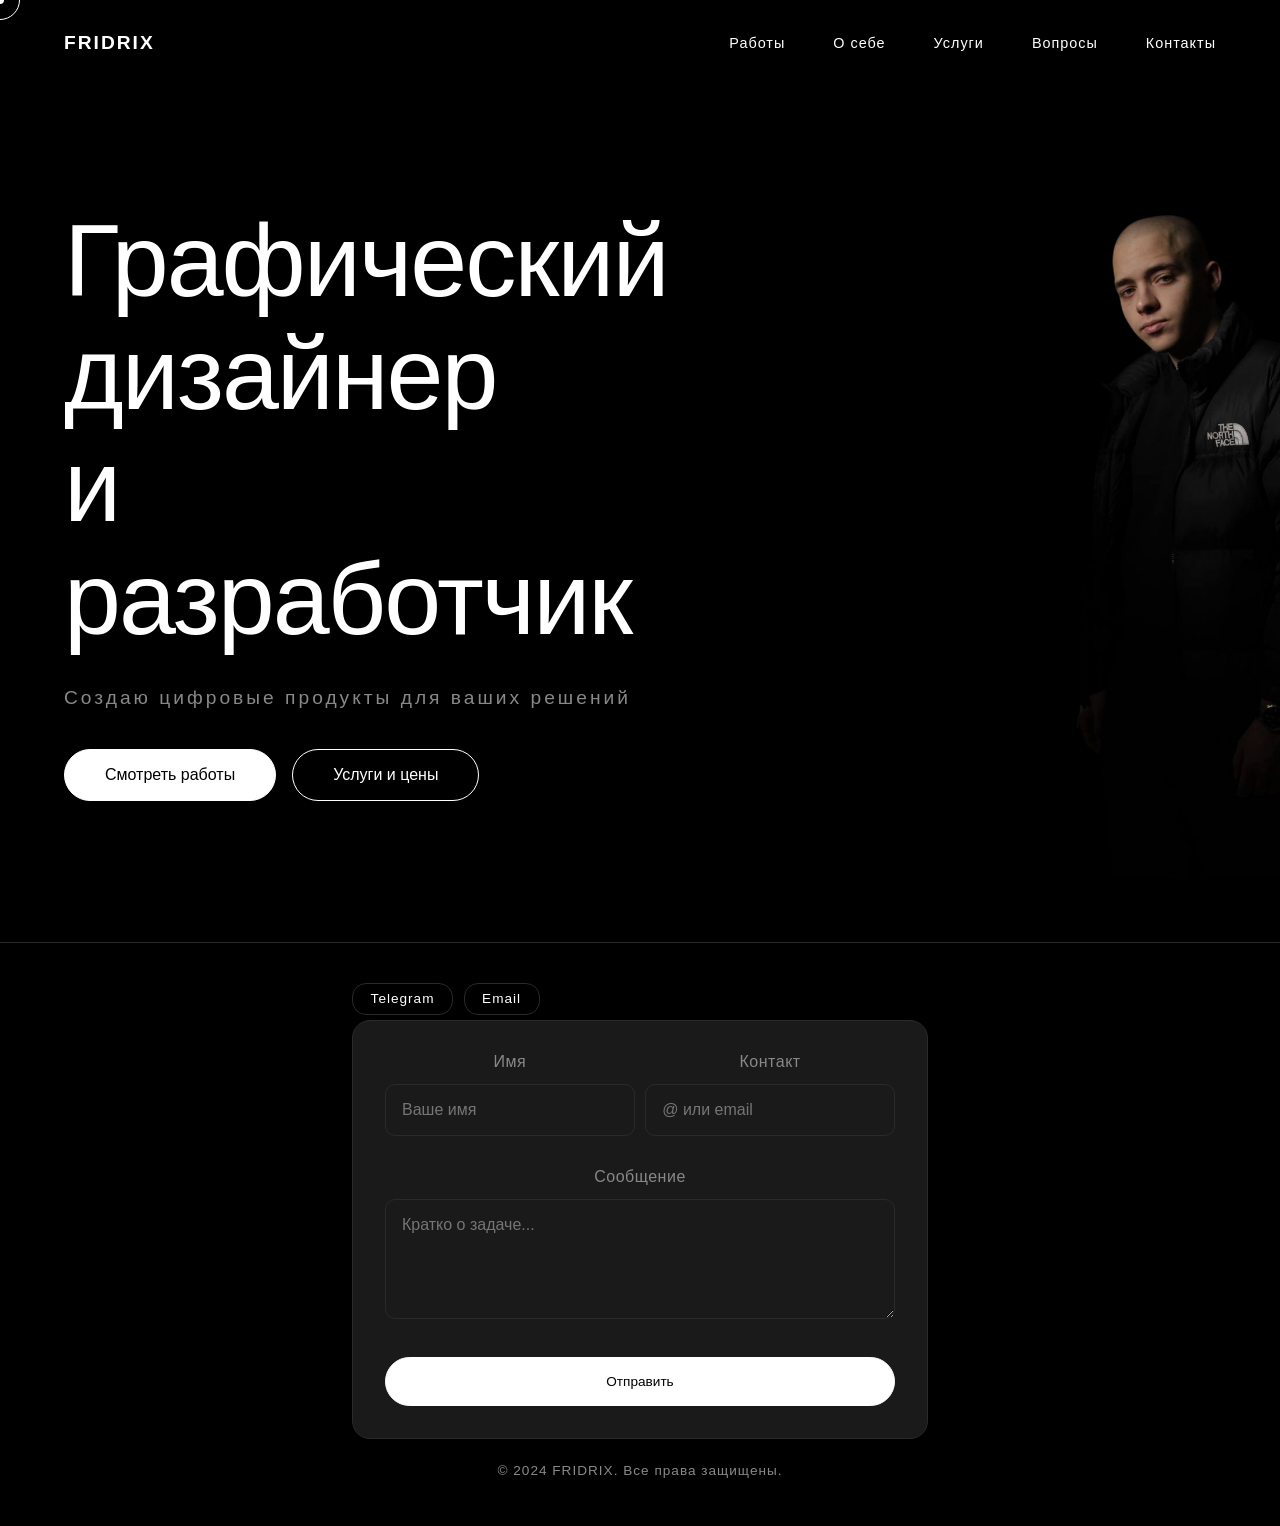
==== index.html @ d4a916c1 "FRIDRIX portfolio — чистое дерево файлов Made-with: Cursor" ====
<!DOCTYPE html>
<html lang="ru">

<head>
    <meta charset="UTF-8">
    <meta name="viewport" content="width=device-width, initial-scale=1.0">
    <title>FRIDRIX — Современное портфолио</title>
    <link rel="stylesheet" href="styles.css">
</head>

<body>
    <!-- Custom Cursor -->
    <div class="cursor"></div>
    <div class="cursor-follower"></div>

    <!-- Navigation -->
    <nav class="nav">
        <div class="nav-container">
            <a href="index.html" class="logo">FRIDRIX</a>
            <div class="nav-links">
                <a href="portfolio.html" class="nav-link">Работы</a>
                <a href="about.html" class="nav-link">О себе</a>
                <a href="services.html" class="nav-link">Услуги</a>
                <a href="faq.html" class="nav-link" title="Часто задаваемые вопросы">Вопросы</a>
                <a href="contact.html" class="nav-link">Контакты</a>
            </div>
        </div>
    </nav>

    <!-- Mobile Bottom Navigation -->
    <nav class="mobile-nav">
        <a href="portfolio.html" class="mobile-nav-item">
            <img src="img/Portfolio.png" alt="Работы" class="mobile-nav-icon">
            <span class="mobile-nav-label">Работы</span>
        </a>
        <a href="about.html" class="mobile-nav-item">
            <img src="img/Aboutme.png" alt="О себе" class="mobile-nav-icon">
            <span class="mobile-nav-label">О себе</span>
        </a>
        <a href="services.html" class="mobile-nav-item">
            <img src="img/Price.png" alt="Услуги" class="mobile-nav-icon">
            <span class="mobile-nav-label">Услуги</span>
        </a>
        <a href="faq.html" class="mobile-nav-item">
            <span class="mobile-nav-icon mobile-nav-icon-fallback" aria-hidden="true">?</span>
            <span class="mobile-nav-label">Вопросы</span>
        </a>
        <a href="contact.html" class="mobile-nav-item">
            <img src="img/Contact.png" alt="Контакты" class="mobile-nav-icon">
            <span class="mobile-nav-label">Контакты</span>
        </a>
    </nav>

    <!-- Hero Section -->
    <section class="hero">
        <div class="hero-content">
            <div class="hero-main">
                <div class="hero-text">
                    <h1 class="hero-title">
                        <span class="line">Графический</span>
                        <span class="line">дизайнер</span>
                        <span class="line">и разработчик</span>
                    </h1>
                    <p class="hero-subtitle">Создаю цифровые продукты для ваших решений</p>
                    <div class="hero-buttons">
                        <a href="portfolio.html" class="btn-primary">Смотреть работы</a>
                        <a href="services.html" class="btn-secondary">Услуги и цены</a>
                    </div>
                </div>
                <div class="hero-mascot">
                    <div class="mascot-text">FRIDRIX</div>
                    <img src="img/mascot.png" alt="Mascot" class="mascot-image">
                </div>
            </div>
        </div>
    </section>

    <!-- Footer -->
    <footer class="footer" id="contacts">
        <div class="footer-container">
            <div class="footer-form-block">
                <div class="footer-quick-links">
                    <a href="https://t.me/fridrix_order" class="footer-contact-link" target="_blank"
                        rel="noopener noreferrer">Telegram</a>
                    <a href="mailto:hello@fridrix.design" class="footer-contact-link">Email</a>
                </div>
                <form id="contactForm" class="contact-form contact-form--footer">
                    <div class="footer-form-row">
                        <div class="form-group form-group--footer">
                            <label for="name">Имя</label>
                            <input type="text" id="name" name="name" class="form-input form-input--footer" required
                                placeholder="Ваше имя">
                        </div>
                        <div class="form-group form-group--footer">
                            <label for="contact">Контакт</label>
                            <input type="text" id="contact" name="contact" class="form-input form-input--footer" required
                                placeholder="@ или email">
                        </div>
                    </div>
                    <div class="form-group form-group--footer">
                        <label for="message">Сообщение</label>
                        <textarea id="message" name="message" class="form-input form-input--footer" rows="3" required
                            placeholder="Кратко о задаче..."></textarea>
                    </div>
                    <button type="submit" class="btn-primary btn-footer-submit">Отправить</button>
                </form>
            </div>
            <p class="footer-copy">&copy; 2024 FRIDRIX. Все права защищены.</p>
        </div>
    </footer>

    <script src="script.js"></script>
</body>

</html>
---- styles.css ----
/* Reset & Base Styles */
* {
    margin: 0;
    padding: 0;
    box-sizing: border-box;
}

:root {
    --black: #000000;
    --white: #ffffff;
    --gray: #1a1a1a;
    --light-gray: #2a2a2a;
    --text-gray: #888888;
    --radius-sm: 10px;
    --radius-md: 14px;
    --radius-lg: 18px;
}

html {
    scroll-behavior: smooth;
    cursor: none;
}

body {
    font-family: -apple-system, BlinkMacSystemFont, 'Segoe UI', 'Roboto', 'Oxygen', 'Ubuntu', 'Cantarell', sans-serif;
    background-color: var(--black);
    color: var(--white);
    overflow-x: hidden;
    cursor: none;
}

/* Remove default underline from project links on desktop cards */
.project-card-link {
    text-decoration: none;
    color: inherit;
    display: block;
}

.project-card-link:hover,
.project-card-link:focus,
.project-card-link:active {
    text-decoration: none;
    color: inherit;
}

.project-card-link * {
    text-decoration: none;
}

/* Custom Cursor */
.cursor {
    width: 8px;
    height: 8px;
    background-color: var(--white);
    border-radius: 50%;
    position: fixed;
    top: 0;
    left: 0;
    pointer-events: none;
    z-index: 9999;
    transform: translate(-50%, -50%);
    transition: transform 0.1s ease;
    mix-blend-mode: difference;
}

.cursor-follower {
    width: 40px;
    height: 40px;
    border: 1px solid var(--white);
    border-radius: 50%;
    position: fixed;
    top: 0;
    left: 0;
    pointer-events: none;
    z-index: 9998;
    transform: translate(-50%, -50%);
    transition: all 0.3s ease;
    mix-blend-mode: difference;
}

body:hover .cursor-follower {
    transform: translate(-50%, -50%) scale(1.2);
}

/* Navigation */
.nav {
    position: fixed;
    top: 0;
    width: 100%;
    padding: 2rem 4rem;
    z-index: 1000;
    background-color: rgba(0, 0, 0, 0.8);
    backdrop-filter: blur(10px);
    animation: fadeInDown 0.8s ease;
}

.nav-container {
    max-width: 1600px;
    margin: 0 auto;
    display: flex;
    justify-content: space-between;
    align-items: center;
}

.logo {
    font-size: 1.2rem;
    font-weight: 600;
    letter-spacing: 2px;
    color: var(--white);
    text-decoration: none;
    transition: opacity 0.3s ease;
}

.logo:hover {
    opacity: 0.7;
}

.nav-links {
    display: flex;
    gap: 3rem;
}

.nav-link {
    color: var(--white);
    text-decoration: none;
    font-size: 0.9rem;
    letter-spacing: 1px;
    position: relative;
    transition: opacity 0.3s ease;
}

.nav-link::after {
    content: '';
    position: absolute;
    bottom: -5px;
    left: 0;
    width: 0;
    height: 1px;
    background-color: var(--white);
    transition: width 0.3s ease;
}

.nav-link:hover::after {
    width: 100%;
}

.nav-link:hover {
    opacity: 0.8;
}

/* Hero Section */
.hero {
    min-height: 100vh;
    display: flex;
    flex-direction: column;
    justify-content: center;
    align-items: flex-start;
    padding: 8rem 4rem 4rem;
    position: relative;
    overflow: hidden;
}

.hero-content {
    text-align: left;
    max-width: 1600px;
    margin: 0;
    width: 100%;
}

.hero-main {
    display: flex;
    align-items: center;
    gap: 4rem;
    width: 100%;
}

.hero-text {
    flex: 1;
}

.hero-mascot {
    flex-shrink: 0;
    opacity: 0;
    animation: fadeIn 1s ease 0.8s forwards;
    position: relative;
    display: flex;
    align-items: center;
    gap: 2rem;
}

.mascot-text {
    font-size: 2rem;
    font-weight: 300;
    letter-spacing: 4px;
    color: var(--white);
    opacity: 0;
    transform: translateX(-20px);
    transition: all 0.5s ease;
    white-space: nowrap;
}

.hero-mascot:hover .mascot-text {
    opacity: 1;
    transform: translateX(0);
}

.mascot-image {
    width: 500px;
    height: auto;
    display: block;
    transition: transform 0.3s ease;
}

.hero-mascot:hover .mascot-image {
    transform: scale(1.05);
}

.hero-title {
    font-size: clamp(3rem, 8vw, 8rem);
    font-weight: 300;
    line-height: 1.1;
    margin-bottom: 2rem;
    letter-spacing: -2px;
}

.hero-title .line {
    display: block;
    opacity: 0;
    animation: fadeInUp 0.8s ease forwards;
}

.hero-title .line:nth-child(1) {
    animation-delay: 0.2s;
}

.hero-title .line:nth-child(2) {
    animation-delay: 0.4s;
}

.hero-title .line:nth-child(3) {
    animation-delay: 0.6s;
}

.hero-subtitle {
    font-size: 1.2rem;
    color: var(--text-gray);
    letter-spacing: 3px;
    opacity: 0;
    animation: fadeIn 1s ease 0.8s forwards;
}

.scroll-indicator {
    position: absolute;
    bottom: 3rem;
    left: 50%;
    transform: translateX(-50%);
    animation: bounce 2s infinite;
}

.scroll-dot {
    width: 6px;
    height: 6px;
    background-color: var(--white);
    border-radius: 50%;
}

/* Filters */
.filters {
    padding: 4rem 4rem 2rem;
    max-width: 1600px;
    margin: 0 auto;
}

.filter-container {
    display: flex;
    gap: 2rem;
    justify-content: center;
    flex-wrap: wrap;
}

.filter-btn {
    background: none;
    border: 1px solid var(--white);
    color: var(--white);
    padding: 0.8rem 2rem;
    font-size: 0.9rem;
    letter-spacing: 1px;
    cursor: none;
    transition: all 0.3s ease;
    position: relative;
    overflow: hidden;
    border-radius: 999px;
}

.filter-btn::before {
    content: '';
    position: absolute;
    top: 0;
    left: -100%;
    width: 100%;
    height: 100%;
    background-color: var(--white);
    transition: left 0.3s ease;
    z-index: -1;
    border-radius: 999px;
}

.filter-btn:hover::before,
.filter-btn.active::before {
    left: 0;
}

.filter-btn:hover,
.filter-btn.active {
    color: var(--black);
}

/* Projects Grid */
.projects {
    padding: 2rem 4rem 6rem;
    max-width: 1600px;
    margin: 0 auto;
}

.projects-container {
    display: grid;
    grid-template-columns: repeat(auto-fit, minmax(400px, 1fr));
    gap: 2rem;
}

.project-card {
    aspect-ratio: 16/9;
    position: relative;
    overflow: hidden;
    background: var(--gray);
    border: 1px solid var(--light-gray);
    opacity: 0;
    animation: fadeInUp 0.6s ease forwards;
    cursor: none;
}

/* Desktop cards: always-visible info like mobile cards */
.desktop-projects .project-card {
    aspect-ratio: auto;
    display: flex;
    flex-direction: column;
    background: transparent;
    border: none;
}

.motion-projects .project-card {
    aspect-ratio: auto;
    display: flex;
    flex-direction: column;
    background: transparent;
    border: none;
}

.motion-projects .project-video-container {
    aspect-ratio: 16/9;
    border: 1px solid var(--light-gray);
    background: #000;
    border-radius: var(--radius-lg);
    overflow: hidden;
}

.project-card:nth-child(1) { animation-delay: 0.1s; }
.project-card:nth-child(2) { animation-delay: 0.2s; }
.project-card:nth-child(3) { animation-delay: 0.3s; }
.project-card:nth-child(4) { animation-delay: 0.4s; }
.project-card:nth-child(5) { animation-delay: 0.5s; }
.project-card:nth-child(6) { animation-delay: 0.6s; }

.project-image {
    width: 100%;
    height: 100%;
    position: relative;
    background: linear-gradient(135deg, var(--gray) 0%, var(--light-gray) 100%);
    background-size: contain;
    background-position: center;
    background-repeat: no-repeat;
    transition: transform 0.5s ease;
}

.desktop-projects .project-image {
    height: auto;
    aspect-ratio: 16/9;
    border-radius: var(--radius-lg);
    overflow: hidden;
}

.project-card:hover .project-image {
    transform: scale(1.05);
}

.project-overlay {
    position: absolute;
    bottom: 0;
    left: 0;
    right: 0;
    padding: 2rem;
    background: linear-gradient(to top, rgba(0, 0, 0, 0.95), transparent);
    transform: translateY(20px);
    opacity: 0;
    transition: all 0.4s ease;
}

/* Desktop project info block: match app-card style */
.project-card-info {
    padding: 1.25rem 0;
    display: flex;
    flex-direction: column;
    gap: 0.8rem;
}

.project-card-info .project-category {
    margin-bottom: 0;
}

.project-card-info .project-title {
    margin-bottom: 0;
    font-size: 1.8rem;
}

.project-card-info .project-description {
    margin-bottom: 0;
}

.project-card-info .project-link {
    margin-top: 0.5rem;
    width: fit-content;
}

.project-card-info .project-price-badge {
    margin-top: 0.35rem;
    padding: 0;
    border: none;
    border-radius: 0;
    background: transparent;
    color: var(--text-gray);
    font-size: 0.95rem;
    letter-spacing: 1px;
}

/* App price: match minimal text style */
.app-price {
    padding: 0;
    border: none;
    border-radius: 0;
    background: transparent;
    color: var(--text-gray);
    font-size: 0.9rem;
    letter-spacing: 1px;
}

.project-price-badge {
    margin-top: 1rem;
    display: inline-flex;
    align-self: flex-start;
    padding: 0.45rem 0.9rem;
    border-radius: 999px;
    border: 1px solid rgba(255, 255, 255, 0.25);
    background: rgba(0, 0, 0, 0.45);
    color: rgba(255, 255, 255, 0.9);
    font-size: 0.85rem;
    letter-spacing: 0.5px;
}

.app-price {
    margin-top: 0.4rem;
    display: inline-flex;
    padding: 0.35rem 0.7rem;
    border-radius: 999px;
    border: 1px solid rgba(255, 255, 255, 0.25);
    background: rgba(0, 0, 0, 0.35);
    color: rgba(255, 255, 255, 0.9);
    font-size: 0.85rem;
    letter-spacing: 0.5px;
    width: fit-content;
}

.project-card:hover .project-overlay {
    transform: translateY(0);
    opacity: 1;
}

.project-category {
    display: inline-block;
    font-size: 0.75rem;
    letter-spacing: 2px;
    color: var(--text-gray);
    margin-bottom: 1rem;
    text-transform: uppercase;
}

.project-title {
    font-size: 1.5rem;
    font-weight: 400;
    margin-bottom: 0.8rem;
    letter-spacing: -0.5px;
}

.project-description {
    font-size: 0.9rem;
    color: var(--text-gray);
    line-height: 1.6;
    margin-bottom: 1.5rem;
}

.project-link {
    color: var(--white);
    text-decoration: none;
    font-size: 0.9rem;
    letter-spacing: 1px;
    display: inline-flex;
    align-items: center;
    gap: 0.5rem;
    transition: gap 0.3s ease;
}

.project-link:hover {
    gap: 1rem;
}

/* About Section */
.about {
    padding: 6rem 4rem;
    max-width: 1600px;
    margin: 0 auto;
}

.about-container {
    max-width: 1600px;
    margin: 0 auto;
}

.about-content {
    text-align: left;
}

.section-title {
    font-size: clamp(2rem, 5vw, 4rem);
    font-weight: 300;
    margin-bottom: 3rem;
    letter-spacing: -1px;
    opacity: 0;
    animation: fadeInUp 0.8s ease forwards;
    text-align: left;
}

.about-body .about-text {
    margin-bottom: 1.35rem;
}

.about-body .about-text:last-child {
    margin-bottom: 3rem;
}

.about-text {
    font-size: 1.1rem;
    line-height: 1.8;
    color: var(--text-gray);
    margin-bottom: 3rem;
    opacity: 0;
    animation: fadeInUp 0.8s ease 0.2s forwards;
}

.faq-page .faq-list {
    margin-top: 0;
}

.faq-list {
    display: flex;
    flex-direction: column;
    gap: 2rem;
    max-width: 720px;
}

.faq-item h3 {
    font-size: 1.05rem;
    font-weight: 400;
    color: var(--white);
    margin-bottom: 0.65rem;
    letter-spacing: 0.3px;
}

.faq-item p {
    font-size: 1rem;
    line-height: 1.75;
    color: var(--text-gray);
    margin: 0;
}

.skills {
    display: flex;
    flex-wrap: wrap;
    gap: 1rem;
    opacity: 0;
    animation: fadeInUp 0.8s ease 0.4s forwards;
}

.skill-item {
    padding: 0.8rem 1.5rem;
    border: 1px solid var(--white);
    border-radius: var(--radius-md);
    font-size: 0.9rem;
    letter-spacing: 1px;
    transition: all 0.3s ease;
    cursor: none;
}

.skill-item:hover {
    background-color: var(--white);
    color: var(--black);
}

.ai-section-title {
    font-size: 1.5rem;
    font-weight: 300;
    margin-top: 4rem;
    margin-bottom: 2rem;
    letter-spacing: -0.5px;
    opacity: 0;
    animation: fadeInUp 0.8s ease 0.6s forwards;
}

.ai-skills {
    opacity: 0;
    animation: fadeInUp 0.8s ease 0.8s forwards;
}

/* Contact Section */
.contact {
    padding: 6rem 4rem;
    max-width: 1600px;
    margin: 0 auto;
    text-align: left;
}

.contact-container {
    max-width: 1600px;
    margin: 0 auto;
}

.contact-links {
    display: flex;
    justify-content: flex-start;
    gap: 3rem;
    flex-wrap: wrap;
    margin-top: 3rem;
}

.contact-link {
    color: var(--white);
    text-decoration: none;
    font-size: 1.1rem;
    letter-spacing: 2px;
    position: relative;
    transition: opacity 0.3s ease;
}

.contact-link::after {
    content: '';
    position: absolute;
    bottom: -5px;
    left: 0;
    width: 0;
    height: 1px;
    background-color: var(--white);
    transition: width 0.3s ease;
}

.contact-link:hover::after {
    width: 100%;
}

.contact-link:hover {
    opacity: 0.7;
}

/* Contact icon link (Telegram) */
.contact-link.contact-link-icon {
    display: inline-flex;
    align-items: center;
    justify-content: center;
    width: 54px;
    height: 54px;
    border: 1px solid rgba(255, 255, 255, 0.25);
    border-radius: 999px;
    opacity: 1;
}

.contact-link.contact-link-icon::after {
    display: none;
}

.contact-icon {
    width: 24px;
    height: 24px;
    fill: currentColor;
}

.contact-link.contact-link-icon:hover {
    border-color: rgba(255, 255, 255, 0.8);
}

/* Footer */
.footer {
    padding: 2.5rem 4rem 3rem;
    text-align: center;
    border-top: 1px solid var(--light-gray);
    max-width: 1600px;
    margin: 0 auto;
    scroll-margin-top: 96px;
}

.footer-container {
    display: flex;
    flex-direction: column;
    align-items: center;
    gap: 1.5rem;
    width: 100%;
}

.footer-quick-links {
    display: flex;
    flex-wrap: wrap;
    gap: 0.65rem;
    justify-content: flex-start;
}

.footer-contact-link {
    display: inline-flex;
    align-items: center;
    justify-content: center;
    padding: 0.45rem 1.1rem;
    font-size: 0.85rem;
    letter-spacing: 1px;
    color: var(--white);
    text-decoration: none;
    border: 1px solid var(--light-gray);
    border-radius: var(--radius-md);
    transition: border-color 0.3s ease, background 0.3s ease;
}

.footer-contact-link:hover {
    border-color: var(--white);
    background: rgba(255, 255, 255, 0.06);
}

.footer-form-block {
    width: 50%;
    max-width: none;
    margin-left: auto;
    margin-right: auto;
}

.contact-form--footer {
    padding: 1.15rem 1.35rem;
    margin-top: 0.35rem;
}

.contact-form--footer .footer-form-row {
    display: grid;
    grid-template-columns: 1fr 1fr;
    gap: 0.65rem;
}

.form-group--footer {
    margin-bottom: 0.65rem;
}

.form-group--footer label {
    font-size: 0.75rem;
    margin-bottom: 0.35rem;
}

.form-input--footer {
    padding: 0.5rem 0.65rem;
    font-size: 0.85rem;
}

.contact-form--footer textarea.form-input {
    min-height: 4.5rem;
    resize: vertical;
}

@media (max-width: 900px) {
    .footer-form-block {
        width: 100%;
    }

    .footer-quick-links {
        justify-content: center;
    }
}

@media (max-width: 480px) {
    .contact-form--footer .footer-form-row {
        grid-template-columns: 1fr;
    }

    .footer {
        padding-left: 1rem;
        padding-right: 1rem;
    }
}

.btn-footer-submit {
    width: 100%;
    padding: 0.55rem 1rem;
    font-size: 0.85rem;
    margin-top: 0.15rem;
}

.footer-copy {
    color: var(--text-gray);
    font-size: 0.85rem;
    letter-spacing: 1px;
    margin: 0;
}

/* Product Page Styles */
.product-header {
    padding: 8rem 4rem 4rem;
    max-width: 1600px;
    margin: 0 auto;
}

.product-header-container {
    animation: fadeInUp 0.8s ease;
}

.back-link {
    color: var(--white);
    text-decoration: none;
    font-size: 0.9rem;
    letter-spacing: 1px;
    display: inline-block;
    margin-bottom: 3rem;
    transition: opacity 0.3s ease;
}

.back-link:hover {
    opacity: 0.7;
}

.product-meta {
    display: flex;
    flex-direction: column;
    gap: 1rem;
}

.product-category-badge {
    display: inline-block;
    font-size: 0.75rem;
    letter-spacing: 2px;
    color: var(--text-gray);
    text-transform: uppercase;
}

.product-title {
    font-size: clamp(2.5rem, 6vw, 5rem);
    font-weight: 300;
    letter-spacing: -2px;
    line-height: 1.2;
}

.product-hero {
    padding: 0 4rem 4rem;
    max-width: 1600px;
    margin: 0 auto;
}

.product-hero-image {
    width: 100%;
    aspect-ratio: 16/9;
    background: var(--gray);
    border: 1px solid var(--light-gray);
    background-size: contain;
    background-position: center;
    background-repeat: no-repeat;
    animation: fadeIn 1s ease;
    display: flex;
    justify-content: center;
    align-items: center;
}

/* App hero (single mockup on mobile) */
.product-hero-image.app-hero {
    background: transparent;
    border: none;
    display: flex;
    justify-content: center;
    align-items: center;
    aspect-ratio: auto;
    height: min(72vh, 760px);
}

.product-hero-image.app-hero .app-hero-img {
    height: 100%;
    width: auto;
    max-width: 100%;
    object-fit: contain;
    display: block;
}

/* Video hero (Vimeo) */
.product-hero-image.video-hero {
    border: none;
    background: transparent;
    display: block;
    padding: 0;
}

.vimeo-hero-wrapper {
    position: relative;
    width: 100%;
    aspect-ratio: 16/9;
    overflow: hidden;
    border: 1px solid var(--light-gray);
    background: #000;
    border-radius: var(--radius-lg);
}

.vimeo-hero-wrapper iframe {
    position: absolute;
    inset: 0;
    width: 100%;
    height: 100%;
}

/* Hero preview thumbs (under main preview image) */
.product-hero-preview {
    margin-top: 1.25rem;
    display: flex;
    align-items: center;
    gap: 1rem;
}

.hero-preview-btn {
    background: var(--white);
    color: var(--black);
    border: 1px solid var(--white);
    width: 42px;
    height: 42px;
    font-size: 1.2rem;
    cursor: none;
    transition: all 0.3s ease;
    display: flex;
    align-items: center;
    justify-content: center;
    flex-shrink: 0;
    border-radius: 999px;
}

.hero-preview-btn:hover {
    background: var(--black);
    color: var(--white);
}

.hero-preview-track {
    display: flex;
    gap: 0.75rem;
    overflow-x: auto;
    padding: 0.25rem 0;
    flex: 1;
    scroll-behavior: smooth;
}

.hero-preview-thumb {
    background: transparent;
    border: 1px solid var(--light-gray);
    width: 120px;
    height: 72px;
    padding: 0;
    cursor: none;
    flex: 0 0 auto;
    transition: border-color 0.3s ease, transform 0.2s ease;
    border-radius: var(--radius-sm);
    overflow: hidden;
}

.hero-preview-thumb:hover {
    transform: translateY(-2px);
    border-color: rgba(255, 255, 255, 0.6);
}

.hero-preview-thumb.active {
    border-color: var(--white);
}

.hero-preview-thumb img {
    width: 100%;
    height: 100%;
    display: block;
    object-fit: cover;
    background: var(--gray);
}

.product-hero-image.multi-hero {
    background: transparent !important;
    border: none !important;
    gap: 2rem;
    height: 600px;
    aspect-ratio: auto;
    flex-wrap: wrap;
    justify-content: center;
}

.hero-multi-img {
    height: 100%;
    max-width: calc(20% - 2rem);
    width: auto;
    object-fit: contain;
    animation: fadeInUp 0.8s ease forwards;
}

.hero-multi-img:nth-child(1) { animation-delay: 0.1s; }
.hero-multi-img:nth-child(2) { animation-delay: 0.2s; }
.hero-multi-img:nth-child(3) { animation-delay: 0.3s; }
.hero-multi-img:nth-child(4) { animation-delay: 0.4s; }
.hero-multi-img:nth-child(5) { animation-delay: 0.5s; }

.product-content {
    padding: 4rem;
    max-width: 1600px;
    margin: 0 auto;
}

.product-content-container {
    max-width: 1600px;
    margin: 0 auto;
}

.product-info {
    display: grid;
    grid-template-columns: 300px 1fr;
    gap: 4rem;
}

.product-details {
    display: flex;
    flex-direction: column;
    gap: 2rem;
    position: sticky;
    top: 8rem;
    height: fit-content;
}

.detail-item {
    display: flex;
    flex-direction: column;
    gap: 0.5rem;
}

/* Highlight project price */
#productPriceContainer {
    padding: 1.25rem 1.25rem;
    border: 1px solid rgba(255, 255, 255, 0.35);
    background: linear-gradient(135deg, rgba(255, 255, 255, 0.08) 0%, rgba(255, 255, 255, 0.03) 100%);
    border-radius: 14px;
}

#productPriceContainer .detail-label {
    color: rgba(255, 255, 255, 0.75);
}

#productPrice {
    font-size: 1.6rem;
    letter-spacing: 0.2px;
    color: var(--white);
}

@media (max-width: 768px) {
    #productPrice {
        font-size: 1.4rem;
    }
}

.detail-label {
    font-size: 0.75rem;
    letter-spacing: 2px;
    color: var(--text-gray);
    text-transform: uppercase;
}

.detail-value {
    font-size: 1.1rem;
    letter-spacing: 0.5px;
}

.detail-link {
    color: var(--white);
    text-decoration: none;
    font-size: 1.1rem;
    letter-spacing: 0.5px;
    display: inline-flex;
    align-items: center;
    gap: 0.5rem;
    transition: gap 0.3s ease, opacity 0.3s ease;
    border-bottom: 1px solid transparent;
}

.detail-link:hover {
    gap: 1rem;
    opacity: 0.7;
    border-bottom-color: var(--white);
}

.product-description-full {
    line-height: 1.8;
}

.product-description-full h2 {
    font-size: 1.5rem;
    font-weight: 300;
    margin-bottom: 1.5rem;
    margin-top: 3rem;
    letter-spacing: -0.5px;
}

.product-description-full h2:first-child {
    margin-top: 0;
}

.product-description-full p {
    font-size: 1.1rem;
    color: var(--text-gray);
    margin-bottom: 2rem;
}

.product-description-full ul {
    list-style: none;
    margin-bottom: 2rem;
}

.product-description-full ul li {
    font-size: 1.1rem;
    color: var(--text-gray);
    margin-bottom: 1rem;
    padding-left: 1.5rem;
    position: relative;
}

.product-description-full ul li::before {
    content: '—';
    position: absolute;
    left: 0;
}

.product-gallery {
    padding: 4rem;
    max-width: 1600px;
    margin: 0 auto;
}

.product-gallery-container {
    display: grid;
    grid-template-columns: repeat(auto-fit, minmax(300px, 1fr));
    gap: 2rem;
}

.gallery-item {
    aspect-ratio: 4/3;
    background: var(--gray);
    border: 1px solid var(--light-gray);
    background-size: contain;
    background-position: center;
    background-repeat: no-repeat;
}

/* Product Slider */
.product-slider {
    margin-top: 4rem;
}

.slider-container {
    position: relative;
    max-width: 100%;
    margin: 0 auto;
    display: flex;
    align-items: center;
    gap: 2rem;
}

.slider-viewport {
    flex: 1;
    overflow: hidden;
    border: 1px solid var(--light-gray);
    border-radius: var(--radius-lg);
}

.slider-track {
    display: flex;
    transition: transform 0.5s ease;
    will-change: transform;
}

.slider-item {
    min-width: 100%;
    aspect-ratio: 16/9;
    background-size: contain;
    background-position: center;
    background-repeat: no-repeat;
    flex-shrink: 0;
}

.slider-btn {
    background: var(--white);
    color: var(--black);
    border: 1px solid var(--white);
    width: 50px;
    height: 50px;
    font-size: 1.5rem;
    cursor: none;
    transition: all 0.3s ease;
    display: flex;
    align-items: center;
    justify-content: center;
    flex-shrink: 0;
    border-radius: 999px;
}

.slider-btn:hover {
    background: var(--black);
    color: var(--white);
}

.slider-btn:disabled {
    opacity: 0.3;
    cursor: not-allowed;
}

.slider-dots {
    display: flex;
    justify-content: center;
    gap: 1rem;
    margin-top: 2rem;
}

.slider-dot {
    width: 12px;
    height: 12px;
    border-radius: 50%;
    background: var(--light-gray);
    border: 1px solid var(--white);
    cursor: none;
    transition: all 0.3s ease;
}

.slider-dot.active {
    background: var(--white);
}

.slider-dot:hover {
    transform: scale(1.2);
}

/* Product PDF Viewer */
.product-pdf {
    padding: 4rem;
    max-width: 1600px;
    margin: 0 auto;
}

.product-pdf-container {
    max-width: 1600px;
    margin: 0 auto;
}

.product-pdf-container h2 {
    font-size: 1.5rem;
    font-weight: 300;
    margin-bottom: 2rem;
    letter-spacing: -0.5px;
}

.pdf-viewer-wrapper {
    width: 100%;
    height: 800px;
    background: var(--gray);
    border: 1px solid var(--light-gray);
    margin-bottom: 2rem;
    border-radius: var(--radius-lg);
    overflow: hidden;
}

.pdf-viewer-wrapper iframe {
    width: 100%;
    height: 100%;
}

/* Multiple PDFs list */
.pdf-list {
    display: flex;
    flex-direction: column;
    gap: 3rem;
}

.pdf-item-header {
    display: flex;
    align-items: baseline;
    justify-content: space-between;
    gap: 1.5rem;
    margin-bottom: 1rem;
    flex-wrap: wrap;
}

.pdf-item-title {
    font-size: 1.1rem;
    font-weight: 300;
    letter-spacing: 0.2px;
    color: var(--white);
}

/* Lightbox (fullscreen image viewer) */
.lightbox {
    position: fixed;
    inset: 0;
    background: rgba(0, 0, 0, 0.92);
    z-index: 10000;
    display: none;
    align-items: center;
    justify-content: center;
    padding: 2rem;
}

.lightbox.open {
    display: flex;
}

.lightbox-content {
    width: 100%;
    height: 100%;
    display: flex;
    align-items: center;
    justify-content: center;
}

.lightbox-image {
    max-width: 100%;
    max-height: 100%;
    object-fit: contain;
    background: transparent;
}

.lightbox-close {
    position: absolute;
    top: 1.25rem;
    right: 1.25rem;
    width: 48px;
    height: 48px;
    border-radius: 999px;
    border: 1px solid rgba(255, 255, 255, 0.3);
    background: rgba(0, 0, 0, 0.4);
    color: var(--white);
    font-size: 2rem;
    line-height: 1;
    display: flex;
    align-items: center;
    justify-content: center;
    cursor: none;
}

.lightbox-nav {
    position: absolute;
    top: 50%;
    transform: translateY(-50%);
    width: 54px;
    height: 54px;
    border-radius: 999px;
    border: 1px solid rgba(255, 255, 255, 0.3);
    background: rgba(0, 0, 0, 0.4);
    color: var(--white);
    font-size: 1.5rem;
    display: flex;
    align-items: center;
    justify-content: center;
    cursor: none;
}

.lightbox-prev {
    left: 1.25rem;
}

.lightbox-next {
    right: 1.25rem;
}

.lightbox-close:hover,
.lightbox-nav:hover {
    border-color: rgba(255, 255, 255, 0.8);
}

@media (max-width: 1024px) {
    .lightbox-close,
    .lightbox-nav {
        cursor: default;
    }
}

.next-project {
    padding: 6rem 4rem;
    max-width: 1600px;
    margin: 0 auto;
    text-align: left;
    border-top: 1px solid var(--light-gray);
}

.next-project-link {
    color: var(--white);
    text-decoration: none;
    font-size: 1.2rem;
    letter-spacing: 2px;
    display: inline-flex;
    align-items: center;
    gap: 1rem;
    transition: gap 0.3s ease;
}

.next-project-link:hover {
    gap: 2rem;
}

/* Mode Tabs */
/* Work header */
.work-header {
    padding: 2rem 4rem 1rem;
    max-width: 1600px;
    margin: 0 auto;
    text-align: center;
}

.work-heading {
    font-size: clamp(2rem, 4vw, 3.5rem);
    font-weight: 300;
    letter-spacing: -1px;
    margin-bottom: 1.5rem;
    opacity: 0;
    animation: fadeInUp 0.8s ease forwards;
}

.mode-tabs {
    padding: 0;
    max-width: 1600px;
    margin: 0 auto;
    display: flex;
    justify-content: center;
}

.mode-tabs-wrapper {
    padding: 0.5rem;
}

.mode-tabs-container {
    display: flex;
    gap: 2rem;
    justify-content: center;
    flex-wrap: wrap;
}

.mode-tab {
    background: none;
    border: none;
    color: rgba(255, 255, 255, 0.6);
    padding: 0.2rem 0.2rem;
    font-size: clamp(1rem, 1.6vw, 1.35rem);
    font-weight: 400;
    letter-spacing: 0.2px;
    cursor: none;
    transition: color 0.25s ease, opacity 0.25s ease;
    position: relative;
}

.mode-tab::after {
    content: '';
    position: absolute;
    left: 0;
    right: 0;
    bottom: -8px;
    height: 2px;
    background: var(--white);
    opacity: 0;
    transform: scaleX(0.6);
    transition: opacity 0.25s ease, transform 0.25s ease;
}

.mode-tab:hover {
    color: rgba(255, 255, 255, 0.85);
}

.mode-tab.active {
    color: var(--white);
}

.mode-tab.active::after {
    opacity: 1;
    transform: scaleX(1);
}

/* Mobile Bottom Navigation */
.mobile-nav {
    display: none;
    position: fixed;
    bottom: 0;
    left: 0;
    width: 100%;
    background: rgba(0, 0, 0, 0.9);
    backdrop-filter: blur(20px);
    padding: 0.65rem 0.35rem;
    z-index: 1000;
    border-top: 1px solid var(--light-gray);
    justify-content: space-around;
    align-items: center;
}

.mobile-nav-item {
    display: flex;
    flex-direction: column;
    align-items: center;
    gap: 0.4rem;
    text-decoration: none;
    color: var(--text-gray);
    transition: color 0.3s ease;
}

.mobile-nav-item.active {
    color: var(--white);
}

.mobile-nav-icon {
    width: 20px;
    height: 20px;
    object-fit: contain;
    filter: brightness(0) invert(1);
}

.mobile-nav-icon-fallback {
    display: flex;
    align-items: center;
    justify-content: center;
    width: 20px;
    height: 20px;
    font-size: 0.75rem;
    font-weight: 600;
    line-height: 1;
    border: 1px solid currentColor;
    border-radius: 4px;
    box-sizing: border-box;
    filter: none;
    opacity: 0.85;
}

.mobile-nav-item.active .mobile-nav-icon-fallback {
    opacity: 1;
    border-color: var(--white);
}

.mobile-nav-label {
    font-size: 0.58rem;
    letter-spacing: 0.5px;
    text-transform: uppercase;
    text-align: center;
    max-width: 56px;
    line-height: 1.15;
}

/* Vimeo Wrapper */
.project-video-container {
    width: 100%;
    height: 100%;
    position: relative;
    overflow: hidden;
}

.vimeo-wrapper {
    width: 100%;
    height: 100%;
    pointer-events: none;
}

.vimeo-wrapper iframe {
    width: 100%;
    height: 100%;
    transform: scale(1.3); /* To hide player controls */
}

/* App & Music Projects */
.app-projects-container {
    grid-template-columns: repeat(auto-fit, minmax(300px, 1fr));
    gap: 4rem 2rem;
}

.app-card-item {
    display: flex;
    flex-direction: column;
    gap: 2rem;
    opacity: 0;
    animation: fadeInUp 0.6s ease forwards;
}

.app-image-container {
    width: 100%;
    height: 660px; /* 440px * 1.5 = 660px */
    background: transparent;
    border: none;
    display: flex;
    justify-content: center;
    align-items: center;
    overflow: hidden;
}

.app-mockup-image {
    height: 100%;
    width: auto;
    object-fit: contain;
}

.app-card-info {
    display: flex;
    flex-direction: column;
    gap: 0.8rem;
}

.app-card-info .project-category {
    margin-bottom: 0;
}

.app-card-info .project-title {
    font-size: 1.8rem;
    margin-bottom: 0;
}

.app-card-info .project-description {
    margin-bottom: 0.5rem;
}

/* Pricing Section */
.pricing-section {
    padding: 6rem 4rem;
    max-width: 1600px;
    margin: 0 auto;
    box-sizing: border-box;
}

.pricing-container {
    display: grid;
    grid-template-columns: repeat(auto-fit, minmax(350px, 1fr));
    gap: 2rem;
    width: 100%;
    box-sizing: border-box;
}

.pricing-intro-header {
    grid-column: 1 / -1;
    margin-bottom: 3rem;
}

.pricing-subtitle {
    color: var(--text-gray);
    font-size: 1.1rem;
    letter-spacing: 1px;
    margin-top: 1rem;
}

.pricing-card {
    background: var(--gray);
    border: 1px solid var(--light-gray);
    border-radius: var(--radius-lg);
    padding: 3rem;
    display: flex;
    flex-direction: column;
    gap: 2rem;
    transition: all 0.3s ease;
    position: relative;
}

.pricing-card:hover {
    border-color: var(--white);
    transform: translateY(-10px);
}

.pricing-card-featured {
    border-color: rgba(255, 255, 255, 0.3);
    background: linear-gradient(135deg, var(--gray) 0%, #111 100%);
}

.pricing-card-badge {
    position: absolute;
    top: 2rem;
    right: 2rem;
    background: var(--white);
    color: var(--black);
    padding: 0.4rem 1rem;
    font-size: 0.7rem;
    text-transform: uppercase;
    letter-spacing: 1px;
    border-radius: 100px;
}

.pricing-card-title {
    font-size: 1.5rem;
    font-weight: 300;
    line-height: 1.4;
    letter-spacing: -0.5px;
}

.pricing-card-time {
    font-size: 0.8rem;
    color: var(--text-gray);
    text-transform: uppercase;
    letter-spacing: 2px;
    margin-top: 0.5rem;
}

.pricing-card-price {
    display: flex;
    align-items: baseline;
    gap: 0.2rem;
    white-space: nowrap;
    flex-wrap: nowrap;
}

.price-amount {
    font-size: 2.5rem;
    font-weight: 300;
}

.price-currency {
    font-size: 1.2rem;
    color: var(--text-gray);
}

.pricing-card-description {
    color: var(--text-gray);
    font-size: 0.95rem;
    line-height: 1.6;
}

.features-title {
    font-size: 0.8rem;
    text-transform: uppercase;
    letter-spacing: 2px;
    color: var(--text-gray);
    margin-bottom: 1.5rem;
}

.features-list {
    list-style: none;
    display: flex;
    flex-direction: column;
    gap: 1rem;
}

.features-list li {
    font-size: 0.9rem;
    color: var(--white);
    padding-left: 1.5rem;
    position: relative;
    line-height: 1.4;
}

.features-list li::before {
    content: '→';
    position: absolute;
    left: 0;
    color: var(--text-gray);
}

.pricing-card-result {
    margin-top: auto;
    padding-top: 2rem;
    border-top: 1px solid var(--light-gray);
    font-size: 0.9rem;
    color: var(--text-gray);
    line-height: 1.6;
}

.pricing-card-result strong {
    color: var(--white);
    font-weight: 400;
}

/* Animations */
@keyframes fadeIn {
    from {
        opacity: 0;
    }
    to {
        opacity: 1;
    }
}

@keyframes fadeInUp {
    from {
        opacity: 0;
        transform: translateY(30px);
    }
    to {
        opacity: 1;
        transform: translateY(0);
    }
}

@keyframes fadeInDown {
    from {
        opacity: 0;
        transform: translateY(-30px);
    }
    to {
        opacity: 1;
        transform: translateY(0);
    }
}

@keyframes bounce {
    0%, 100% {
        transform: translateX(-50%) translateY(0);
    }
    50% {
        transform: translateX(-50%) translateY(10px);
    }
}

/* Responsive Design */
@media (max-width: 1024px) {
    html, body {
        cursor: default;
    }

    .cursor, .cursor-follower {
        display: none;
    }

    .nav {
        padding: 1.5rem 2rem;
    }

    .nav-links {
        display: none;
    }

    .mobile-nav {
        display: flex;
    }

    .hero {
        padding: 6rem 2rem 3rem;
    }

    .hero-main {
        gap: 3rem;
    }

    .mascot-image {
        width: 250px;
    }

    .mascot-text {
        font-size: 1.5rem;
        letter-spacing: 2px;
    }

    .work-header {
        padding: 2rem 1rem 1rem;
    }

    .mode-tab {
        cursor: default;
    }

    .filters {
        padding: 3rem 2rem 2rem;
    }

    .filter-btn {
        cursor: default;
    }

    .projects {
        padding: 2rem 2rem 4rem;
    }

    .projects-container {
        grid-template-columns: repeat(auto-fit, minmax(300px, 1fr));
        gap: 1.5rem;
    }

    .project-card {
        cursor: default;
    }

    .about,
    .contact {
        padding: 4rem 2rem;
    }

    .skill-item {
        cursor: default;
    }

    .pricing-section {
        padding: 4rem 1.5rem;
        box-sizing: border-box;
        overflow-x: hidden;
    }
    
    .pricing-card {
        padding: 2rem 1.5rem;
        width: 100%;
        box-sizing: border-box;
        min-width: 0;
        max-width: 100%;
    }

    .pricing-container {
        grid-template-columns: 1fr;
    }

    .product-header,
    .product-hero,
    .product-content,
    .product-gallery {
        padding-left: 2rem;
        padding-right: 2rem;
    }

    .product-info {
        grid-template-columns: 1fr;
        gap: 3rem;
    }

    .product-details {
        position: static;
    }

    .slider-container {
        gap: 1rem;
    }

    .slider-btn {
        width: 40px;
        height: 40px;
        font-size: 1.2rem;
        cursor: default;
    }

    .slider-dot {
        cursor: default;
    }

    .hero-preview-btn {
        width: 38px;
        height: 38px;
        font-size: 1.1rem;
        cursor: default;
    }

    .hero-preview-thumb {
        cursor: default;
        width: 96px;
        height: 60px;
    }

    body {
        padding-bottom: 70px;
    }
}

@media (max-width: 768px) {
    .hero-main {
        flex-direction: column;
        align-items: flex-start;
        gap: 2rem;
    }

    .hero-title {
        font-size: 2.5rem;
    }

    .hero-subtitle {
        font-size: 1rem;
    }

    .mascot-image {
        width: 200px;
    }

    .mascot-text {
        font-size: 1.2rem;
        letter-spacing: 1px;
    }

    .hero-mascot {
        gap: 1rem;
    }

    .filter-container {
        gap: 1rem;
    }

    .filter-btn {
        padding: 0.6rem 1.5rem;
        font-size: 0.8rem;
    }

    .projects-container {
        grid-template-columns: 1fr;
    }

    .project-card {
        aspect-ratio: 16/9;
    }

    .contact-links {
        gap: 2rem;
    }

    .product-title {
        font-size: 2rem;
    }

    .product-gallery-container {
        grid-template-columns: 1fr;
    }

    .slider-container {
        gap: 0.5rem;
    }

    .slider-btn {
        width: 35px;
        height: 35px;
        font-size: 1rem;
    }
}

@media (max-width: 480px) {
    .nav {
        padding: 1rem;
    }

    .nav-container {
        flex-direction: row;
        justify-content: center;
    }

    .hero {
        padding: 5rem 1rem 2rem;
    }

    .hero-main {
        gap: 1.5rem;
    }

    .mascot-image {
        width: 150px;
    }

    .filters,
    .projects,
    .about,
    .contact {
        padding-left: 1rem;
        padding-right: 1rem;
    }
    
    .pricing-section {
        padding-left: 1rem;
        padding-right: 1rem;
    }
    
    .pricing-card {
        padding: 2rem 1.5rem;
    }

    .product-header,
    .product-hero,
    .product-content,
    .product-gallery {
        padding-left: 1rem;
        padding-right: 1rem;
    }
}

/* Hide elements with filter */
.project-card.hidden {
    display: none;
}

/* --- CALCULATOR STYLES --- */
.calculator-section {
    padding: 3rem 4rem 6rem;
    max-width: 1120px;
    margin: 0 auto;
}

.calculator-section-inner {
    width: 100%;
}

.calculator-section-title {
    text-align: left;
    margin-bottom: 0.65rem;
}

.calculator-lead {
    color: var(--text-gray);
    font-size: 0.95rem;
    line-height: 1.65;
    margin-bottom: 1.75rem;
    max-width: 38rem;
}

.calculator-panel {
    display: grid;
    grid-template-columns: minmax(0, 1fr) minmax(260px, 300px);
    gap: 0;
    border: 1px solid var(--light-gray);
    border-radius: var(--radius-lg);
    overflow: hidden;
    background: rgba(255, 255, 255, 0.02);
}

.calculator-work {
    padding: 2rem 2.25rem 2.5rem;
    border-right: 1px solid var(--light-gray);
}

.calculator-aside {
    padding: 1.75rem 1.5rem;
    background: var(--gray);
    display: flex;
    align-items: stretch;
}

.calculator-work .form-group:last-of-type {
    margin-bottom: 0;
}

.box-select .select-options {
    display: grid;
    grid-template-columns: repeat(2, minmax(0, 1fr));
    gap: 0.65rem;
    margin-top: 0.65rem;
}

@media (min-width: 720px) {
    .box-select .select-options {
        grid-template-columns: repeat(3, minmax(0, 1fr));
    }
}

.option-card {
    position: relative;
    cursor: pointer;
}

.option-card input {
    position: absolute;
    opacity: 0;
    width: 0;
    height: 0;
}

.option-content {
    display: flex;
    align-items: center;
    justify-content: flex-start;
    padding: 0.95rem 1rem;
    min-height: 3.25rem;
    background: transparent;
    border: 1px solid var(--light-gray);
    border-radius: var(--radius-sm);
    transition: background 0.25s ease, border-color 0.25s ease, color 0.25s ease;
    height: 100%;
    text-align: left;
}

.option-title {
    font-size: 0.82rem;
    font-weight: 500;
    letter-spacing: 0.35px;
    line-height: 1.35;
    color: var(--text-gray);
    transition: color 0.25s ease;
}

.option-card:hover .option-content {
    border-color: rgba(255, 255, 255, 0.35);
}

.option-card:hover .option-title {
    color: rgba(255, 255, 255, 0.9);
}

.option-card input:checked + .option-content {
    background: var(--white);
    border-color: var(--white);
}

.option-card input:checked + .option-content .option-title {
    color: var(--black);
}

@media (max-width: 900px) {
    .calculator-panel {
        grid-template-columns: 1fr;
    }

    .calculator-work {
        border-right: none;
        border-bottom: 1px solid var(--light-gray);
        padding: 1.75rem 1.5rem 2rem;
    }

    .calculator-aside {
        padding: 1.75rem 1.5rem 2rem;
    }
}

@media (max-width: 480px) {
    .calculator-section {
        padding-left: 1rem;
        padding-right: 1rem;
    }

    .box-select .select-options {
        grid-template-columns: 1fr;
    }
}

.form-group {
    margin-bottom: 2rem;
}

.form-group label {
    display: block;
    margin-bottom: 0.8rem;
    font-size: 1rem;
    color: var(--text-gray);
    letter-spacing: 0.5px;
}

.form-input {
    width: 100%;
    padding: 1rem;
    background: var(--gray);
    border: 1px solid var(--light-gray);
    border-radius: var(--radius-sm);
    color: var(--white);
    font-size: 1rem;
    font-family: inherit;
    transition: border-color 0.3s ease;
}

.form-input:focus {
    outline: none;
    border-color: var(--white);
}

.checkbox-group {
    display: flex;
    flex-direction: column;
    gap: 0.8rem;
}

.checkbox-label {
    display: flex;
    align-items: center;
    gap: 0.8rem;
    cursor: pointer;
    font-size: 0.95rem;
    color: var(--white);
}

.checkbox-label input {
    display: none;
}

.checkbox-custom {
    width: 20px;
    height: 20px;
    background: var(--gray);
    border: 1px solid var(--text-gray);
    border-radius: 4px;
    position: relative;
    transition: all 0.2s ease;
}

.checkbox-label input:checked + .checkbox-custom {
    background: var(--white);
    border-color: var(--white);
}

.checkbox-label input:checked + .checkbox-custom::after {
    content: '';
    position: absolute;
    top: 50%;
    left: 50%;
    transform: translate(-50%, -50%);
    width: 10px;
    height: 10px;
    background: var(--black);
    border-radius: 2px;
}

.calculator-aside .calculator-result {
    flex: 1;
    display: flex;
    flex-direction: column;
    align-items: center;
    justify-content: center;
    text-align: center;
    width: 100%;
    margin: 0;
    padding: 1.5rem 1rem;
    background: transparent;
    border: none;
    border-radius: 0;
    animation: none;
}

.calculator-result {
    background: var(--gray);
    border: 1px solid var(--light-gray);
    border-radius: var(--radius-lg);
    padding: 2rem;
    text-align: center;
    margin-top: 3rem;
    animation: fadeInUp 0.5s ease;
}

.result-label {
    color: var(--text-gray);
    font-size: 0.72rem;
    text-transform: uppercase;
    letter-spacing: 2px;
    margin-bottom: 0.65rem;
}

.result-value {
    font-size: clamp(2rem, 5vw, 2.75rem);
    font-weight: 300;
    color: var(--white);
    margin-bottom: 0.85rem;
    line-height: 1.1;
}

.result-note {
    font-size: 0.78rem;
    color: var(--text-gray);
    margin-bottom: 1.5rem;
    line-height: 1.5;
    max-width: 16rem;
}

.btn-calculator-cta {
    width: 100%;
    max-width: 100%;
    padding: 0.85rem 1.25rem;
    font-size: 0.88rem;
}

.btn-primary {
    display: inline-block;
    padding: 1rem 2.5rem;
    background: var(--white);
    color: var(--black);
    text-decoration: none;
    border-radius: 999px;
    font-weight: 500;
    transition: all 0.3s ease;
    border: 1px solid var(--white);
    cursor: pointer;
}

.btn-primary:hover {
    background: transparent;
    color: var(--white);
}

.btn-secondary {
    display: inline-block;
    padding: 1rem 2.5rem;
    background: transparent;
    color: var(--white);
    text-decoration: none;
    border-radius: 999px;
    font-weight: 500;
    transition: all 0.3s ease;
    border: 1px solid var(--white);
    cursor: pointer;
}

.btn-secondary:hover {
    background: var(--white);
    color: var(--black);
}

/* --- CONTACT FORM STYLES --- */
.contact-page {
    position: relative;
    z-index: 1;
}

.contact-page--simple {
    min-height: 42vh;
}

.contact-page--simple .contact-desc {
    max-width: 34rem;
    margin-top: 0.5rem;
}

.contact-grid {
    display: grid;
    grid-template-columns: 1fr 1.5fr;
    gap: 4rem;
    margin-top: 3rem;
}

.contact-info {
    padding-right: 2rem;
}

.contact-desc {
    font-size: 1.1rem;
    line-height: 1.6;
    color: var(--text-gray);
    margin-bottom: 2rem;
}

.contact-direct-links {
    display: flex;
    flex-direction: column;
    gap: 1rem;
}

.contact-method-link {
    display: flex;
    align-items: center;
    gap: 1rem;
    color: var(--white);
    text-decoration: none;
    font-size: 1.1rem;
    padding: 1rem;
    background: var(--gray);
    border-radius: var(--radius-md);
    border: 1px solid var(--light-gray);
    transition: all 0.3s ease;
}

.contact-method-link:hover {
    border-color: var(--white);
    transform: translateX(5px);
}

.contact-form {
    background: var(--gray);
    padding: 2rem;
    border-radius: var(--radius-lg);
    border: 1px solid var(--light-gray);
}

.contact-form textarea.form-input {
    resize: vertical;
    min-height: 120px;
}

/* Responsive fixes */
@media (max-width: 900px) {
    .contact-grid {
        grid-template-columns: 1fr;
        gap: 3rem;
    }
    
    .contact-info {
        padding-right: 0;
    }
}

.hero-buttons {
    margin-top: 2.5rem;
    display: flex;
    gap: 1rem;
    opacity: 0;
    animation: fadeInUp 0.8s ease 1s forwards;
    flex-wrap: wrap;
}
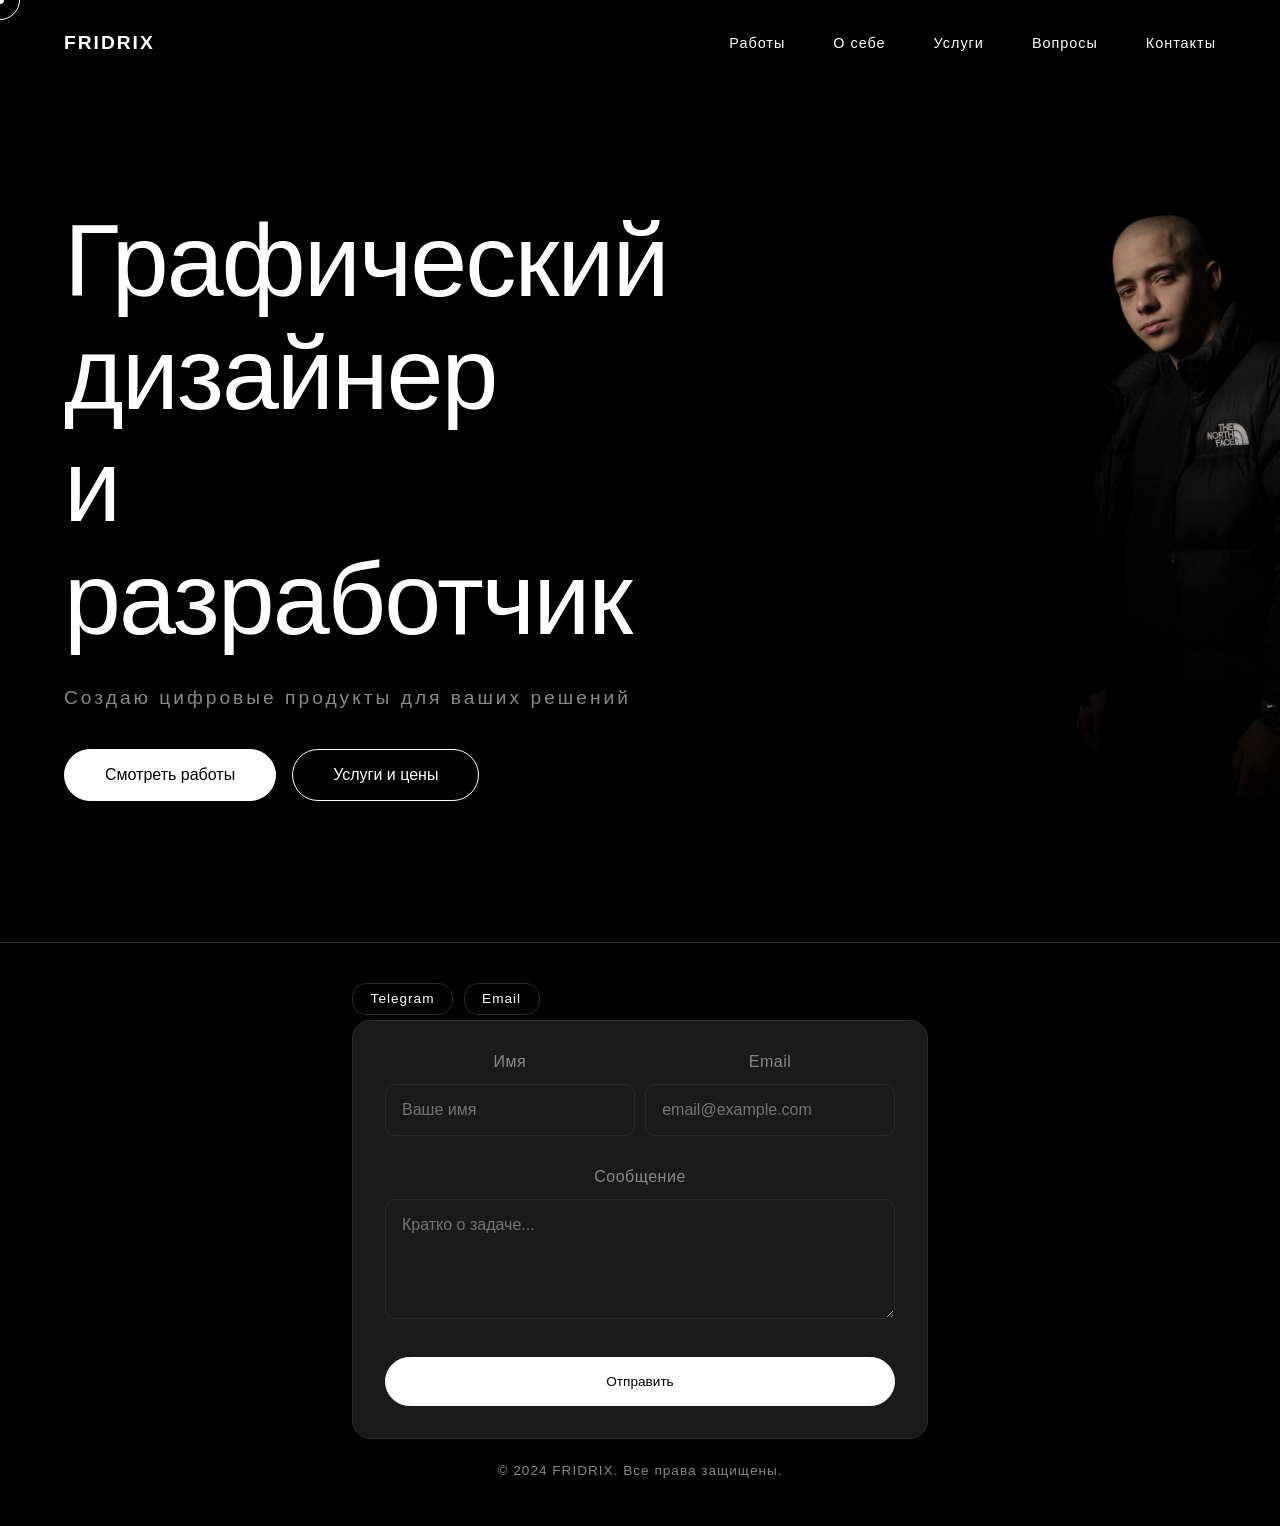
==== commit 8fd360c7: "Подключение формы обратной связи через Web3Forms (fetch API). Made-with: Cursor" ====
--- a/index.html
+++ b/index.html
@@ -84,7 +84,9 @@
                         rel="noopener noreferrer">Telegram</a>
                     <a href="mailto:hello@fridrix.design" class="footer-contact-link">Email</a>
                 </div>
-                <form id="contactForm" class="contact-form contact-form--footer">
+                <form id="contactForm" class="contact-form contact-form--footer"
+                    action="https://api.web3forms.com/submit" method="POST">
+                    <input type="hidden" name="access_key" value="f03f16f8-0c76-461c-93f0-6bd2204c05bf">
                     <div class="footer-form-row">
                         <div class="form-group form-group--footer">
                             <label for="name">Имя</label>
@@ -92,9 +94,9 @@
                                 placeholder="Ваше имя">
                         </div>
                         <div class="form-group form-group--footer">
-                            <label for="contact">Контакт</label>
-                            <input type="text" id="contact" name="contact" class="form-input form-input--footer" required
-                                placeholder="@ или email">
+                            <label for="email">Email</label>
+                            <input type="email" id="email" name="email" class="form-input form-input--footer" required
+                                placeholder="email@example.com">
                         </div>
                     </div>
                     <div class="form-group form-group--footer">
